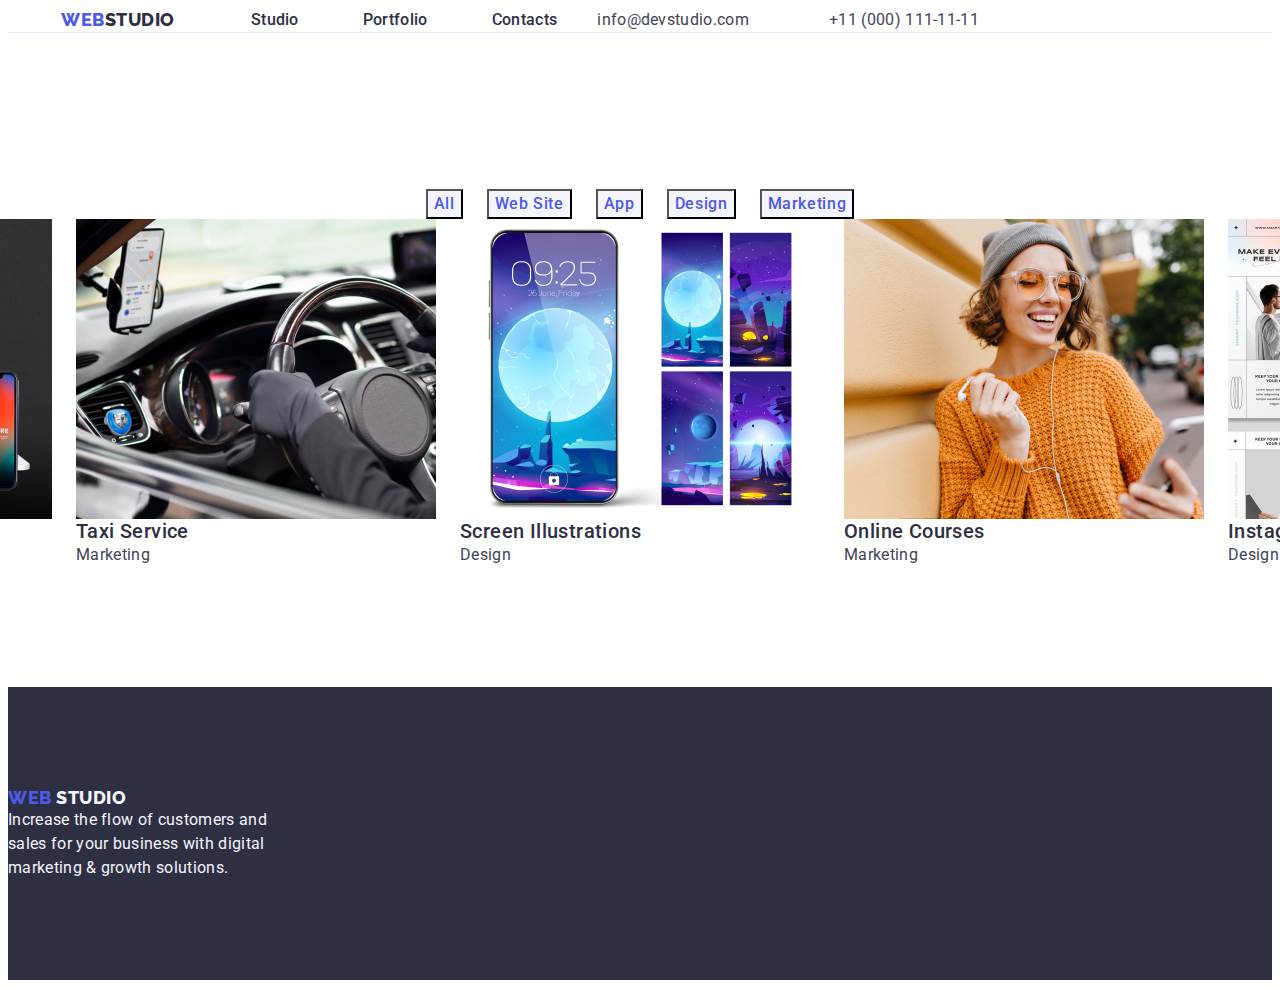
==== portfolio.html @ f8d87529 "main" ====
<!DOCTYPE html>
<html lang="en">
<!--Header--->

<head>
    <meta charset="UTF-8" />
    <meta name="viewport" content="width=device-width, initial-scale=1.0" />

    <link rel="preconnect" href="https://fonts.googleapis.com" />
    <link rel="preconnect" href="https://fonts.gstatic.com" crossorigin />
    <link
        href="https://fonts.googleapis.com/css2?family=Raleway:wght@800&family=Roboto:wght@400;500;700;900&display=swap"
        rel="stylesheet" />
    <title>Portfolio</title>
    <link rel="stylesheet" href="https://cdnjs.cloudflare.com/ajax/libs/modern-normalize/2.0.0/modern-normalize.min.css"
        integrity="sha512-4xo8blKMVCiXpTaLzQSLSw3KFOVPWhm/TRtuPVc4WG6kUgjH6J03IBuG7JZPkcWMxJ5huwaBpOpnwYElP/m6wg=="
        crossorigin="anonymous" referrerpolicy="no-referrer" />
    <link rel="stylesheet" href="./css/style.css" />
</head>

<body>
    <header class="header">
        <div class="header-div container">
            <nav class="web-studio">
                <!-- Top Line Logo  -->
                <a class="link nav-logo" href="./index.html">
                    WEB<span class="web-studio-nav">Studio</span></a>



                <ul class="list nav-list">
                    <li><a class="link nav-studio" href="./index.html">Studio</a></li>
                    <li><a class="link nav-studio" href="./portfolio.html">Portfolio</a></li>
                    <li><a class="link nav-studio" href="">Contacts</a></li>
                </ul>

            </nav>
            <!-- Top Line adressa info  -->
            <address class="address">
                <ul class="list address-lnfo-list">
                    <li><a class="link address-info" href="mailto:info@devstudio.com">info@devstudio.com</a></li>
                    <li><a class="link address-info" href="tel:+110001111111">+11 (000) 111-11-11</a></li>
                </ul>

            </address>
        </div>
    </header>

    <!--Main-->
    <main>

        <!-- Section Main-->
        <div class="container">
            <section class="main-section">
                <h1 class="list-filter-h1">Portfolio</h1>
                <ul class="list">

                    <li><button class="button-all" type="button">All</button></li>
                    <li><button class="button-all" type="button">Web Site</button></li>
                    <li><button class="button-all" type="button">App</button></li>
                    <li><button class="button-all" type="button">Design</button></li>
                    <li><button class="button-all" type="button">Marketing</button></li>

                </ul>

                <ul class="list">
                    <li>
                        <a href="" class="link">
                            <img src="./images/Portfolio/row1-card1.jpg" width="360" alt="AppInterface">
                            <h2 class="portfolio-h">
                                Banking App Interface Concept
                            </h2>
                            <p class="portfolio-p">
                                App
                            </p>
                        </a>
                    </li>

                    <li>
                        <a href="" class="link">
                            <img src="./images/Portfolio/row1-card2.jpg" width="360" alt="CahslessPayment">
                            <h2 class="portfolio-h">
                                Cashless Payment
                            </h2>
                            <p class="portfolio-p">
                                Marketing
                            </p>
                        </a>
                    </li>


                    <li>
                        <a href="" class="link">
                            <img src="./images/Portfolio/row1-card3.jpg" width="360" alt="Medition App">
                            <h2 class="portfolio-h">
                                Meditation App
                            </h2>
                            <p class="portfolio-p">
                                App
                            </p>
                        </a>
                    </li>


                    <li>
                        <a href="" class="link">
                            <img src="./images/Portfolio/row2-card1.jpg" width="360" alt="Texi Service">
                            <h2 class="portfolio-h">
                                Taxi Service
                            </h2>
                            <p class="portfolio-p">
                                Marketing
                            </p>
                        </a>
                    </li>


                    <li>
                        <a href="" class="link">
                            <img src="./images/Portfolio/row2-card2.jpg" width="360" alt="Screen Illustrations">
                            <h2 class="portfolio-h">
                                Screen Illustrations
                            </h2>
                            <p class="portfolio-p">
                                Design
                            </p>
                        </a>
                    </li>


                    <li>
                        <a href="" class="link">
                            <img src="./images/Portfolio/row2-card3.jpg" width="360" alt="Online Courses">
                            <h2 class="portfolio-h">
                                Online Courses
                            </h2>
                            <p class="portfolio-p">
                                Marketing
                            </p>
                        </a>
                    </li>


                    <li>
                        <a href="" class="link">
                            <img src="./images/Portfolio/row3-card1.jpg" width="360" alt="Instagram Stories Concept">
                            <h2 class="portfolio-h">
                                Instagram Stories Concept
                            </h2>
                            <p class="portfolio-p">
                                Design
                            </p>
                        </a>
                    </li>


                    <li>
                        <a href="" class="link">
                            <img src="./images/Portfolio/row3-card2.jpg" width="360" alt="Organic Food">
                            <h2 class="portfolio-h">
                                Organic Food
                            </h2>
                            <p class="portfolio-p">
                                Web Site
                            </p>
                        </a>
                    </li>


                    <li>
                        <a href="" class="link">
                            <img src="./images/Portfolio/row3-card3.jpg" width="360" alt="Fresh Coffee">
                            <h2 class="portfolio-h">
                                Fresh Coffee
                            </h2>
                            <p class="portfolio-p">
                                Web Site
                            </p>
                        </a>
                    </li>
                </ul>
        </div>
        </section>
    </main>

    <!--Footer-->
    <footer class="footer">
        <a class="link nav-logo" href="./index.html">
            WEB
            <span class="web-studio-nav color-logo-header">
                Studio
            </span></a>
        <p class="footer-poragrof">
            Increase the flow of customers and sales for your business with digital
            marketing & growth solutions.
        </p>
    </footer>

</body>

</html>
---- css/style.css ----
:root {
  --color-1: #4d5ae5;
  --color-2: #2e2f42;
  --color-3: #404bbf;
  --color-4: #ffffff;
  --color-5: #f4f4fd;
  --color-6: #434455;
  --color-7: #e7e9fc;
}

body {
  font-family: "Roboto", sans-serif;
  color: var(--color-6);
  background-color: var(--color-4);
}

img {
  display: block;
}
/* обнуление h, p, ul  */
h1,
h2,
h3,
p {
  margin: 0;
}
ul {
  margin: 0;
  padding-left: 0;
}

.container {
  /* стандартизация контента */
  width: 1158px;
  margin: 0 auto;
  padding-left: 15px;
  padding-right: 15px;
}

.visually-hidden {
  position: absolute;
  width: 1px;
  height: 1px;
  margin: -1px;
  border: 0;
  padding: 0;
  white-space: nowrap;
  clip-path: inset(100%);
  clip: rect(0 0 0 0);
  overflow: hidden;
}

/* header */
.web-studio {
  display: flex;
  align-items: center;
}

.nav-list {
  display: flex;
  gap: 40px;
}

/* Logo */
.nav-logo {
  font-family: "Raleway", sans-serif;
  font-weight: 800;
  font-size: 18px;
  line-height: 1.17;
  letter-spacing: 0.03em;
  text-transform: uppercase;
  color: var(--color-1);
  margin-right: 76px;
  display: inline-block;
  
}

.link {
  text-decoration: none;
}

.web-studio-nav {
  color: var(--color-2);
}

.list {
  list-style: none;
  display: flex;
  gap: 24px;
  justify-content: center;
}

.list-one {
  width: calc((100% - 3 * 24px) / 4);
}

.nav-studio {
  font-weight: 500;
  font-size: 16px;
  line-height: 1.5;
  letter-spacing: 0.02em;
  color: var(--color-2);
  padding-top: 24px;
  padding-bottom: 24px;
  margin-right: 40px;
}

.nav-studio:hover,
.nav-studio:focus {
  color: var(--color-3);
}

/* Top Line adressa info  */
.address {
  font-family: "Roboto";
  font-size: 16px;
  font-style: normal;
  font-weight: 400;
  letter-spacing: 0.32px;
}

.address-info {
  font-size: 16px;
  line-height: 1.5;
  letter-spacing: 0.02em;
  color: var(--color-6);
}

.address-lnfo-list {
  display: flex;
  gap: 40px;
}
.address-info {
  margin-right: 40px;
}

.address-info:hover,
.address-info:focus {
  color: var(--color-3);
}

/* Section 1  */
.filter {
  background-color: var(--color-2);
}

.list-filter-h1 {
  font-size: 56px;
  line-height: 1.07;
  text-align: center;
  letter-spacing: 0.02em;
  color: var(--color-4);
}

.button-all {
  font-family: "Roboto", sans-serif;
  font-weight: 500;
  font-size: 16px;
  line-height: 1.5;
  letter-spacing: 0.04em;
  color: var(--color-1);
  background-color: var(--color-5);
}

.button-all:hover,
.button-all:focus {
  color: var(--color-4);
  background-color: var(--color-3);
  cursor: pointer;
}

.list-row1 {
  list-style: none;
}

.portfolio-h {
  font-weight: 500;
  font-size: 20px;
  line-height: 1.2;
  letter-spacing: 0.02em;
  color: var(--color-2);
}

.portfolio-p {
  font-size: 16px;
  line-height: 1.5;
  letter-spacing: 0.02em;
  color: var(--color-6);
}

/*  Footer  */
.footer {
  background-color: var(--color-2);
  padding-top: 100px;
  padding-bottom: 100px;
}

.color-logo-header {
  color: var(--color-5);
}

.footer-poragrof {
  line-height: 1.5;
  color: var(--color-5);
  letter-spacing: 0.02em;
  max-width: 264px;
}

.section-one {
  background-color: var(--color-2);
  padding-top: 188px;
  padding-bottom: 188px;
}

.section-one-h {
  font-size: 56px;
  line-height: 1.07;
  text-align: center;
  letter-spacing: 0.02em;
  color: var(--color-4);
  max-width: 496px;
}

.button-section-one {
  background-color: var(--color-1);
  font-family: "Roboto", sans-serif;
  font-weight: 500;
  font-size: 16px;
  line-height: 1.5;
  letter-spacing: 0.04em;
  color: var(--color-4);
  cursor: pointer;
  display: block;
  min-width: 169px;
  height: 56px;
  border: none;
  background-color: #4d5ae5;
  border-radius: 4px;
  cursor: pointer;
}

.button-section-one:hover,
.button-section-one:focus {
  background-color: var(--color-3);
}

.section-two {
  font-weight: 500;
  font-size: 20px;
  line-height: 1.2;
  letter-spacing: 0.02em;
  color: var(--color-2);
  margin-bottom: 8px;
  text-align: center;
}
.section-blok-two {
  padding-top: 120px;
  padding-bottom: 120px;
  display: flex;
  margin-right: 24px;
}

.list-section-two-p {
  font-size: 16px;
  line-height: 1.5;
  letter-spacing: 0.02em;
  color: var(--color-6);
  text-align: center;
}

.section-three-h {
  font-size: 36px;
  line-height: 1.11;
  text-align: center;
  letter-spacing: 0.02em;
  text-transform: capitalize;
  color: var(--color-2);
  margin-bottom: 72px;
}
.name-proffesion-one {
  padding-top: 32px;
  padding-bottom: 32px;
}

.section-blok-three {
  padding-bottom: 120px;
}

.section-four {
  background-color: var(--color-5);
  padding-top: 120px;
  padding-bottom: 120px;
}
.section-list-three {
  width: calc((100% - 3 * 16px) / 3);
}

.section-four-h {
  font-size: 36px;
  line-height: 1.11;
  text-align: center;
  letter-spacing: 0.02em;
  text-transform: capitalize;
  color: var(--color-2);
  margin-bottom: 72px;
}

.list-section-four {
  background-color: var(--color-4);
  width: calc((100% - 3 * 24px) / 4);
  border-radius: 0px 0px 4px 4px;
}

.header {
  border-bottom: 1px solid #e7e9fc; /* нижний край header */
}
.header-div {
  display: flex;
}


.main-section {
  padding-top: 96px;
  padding-bottom: 120px; 
}
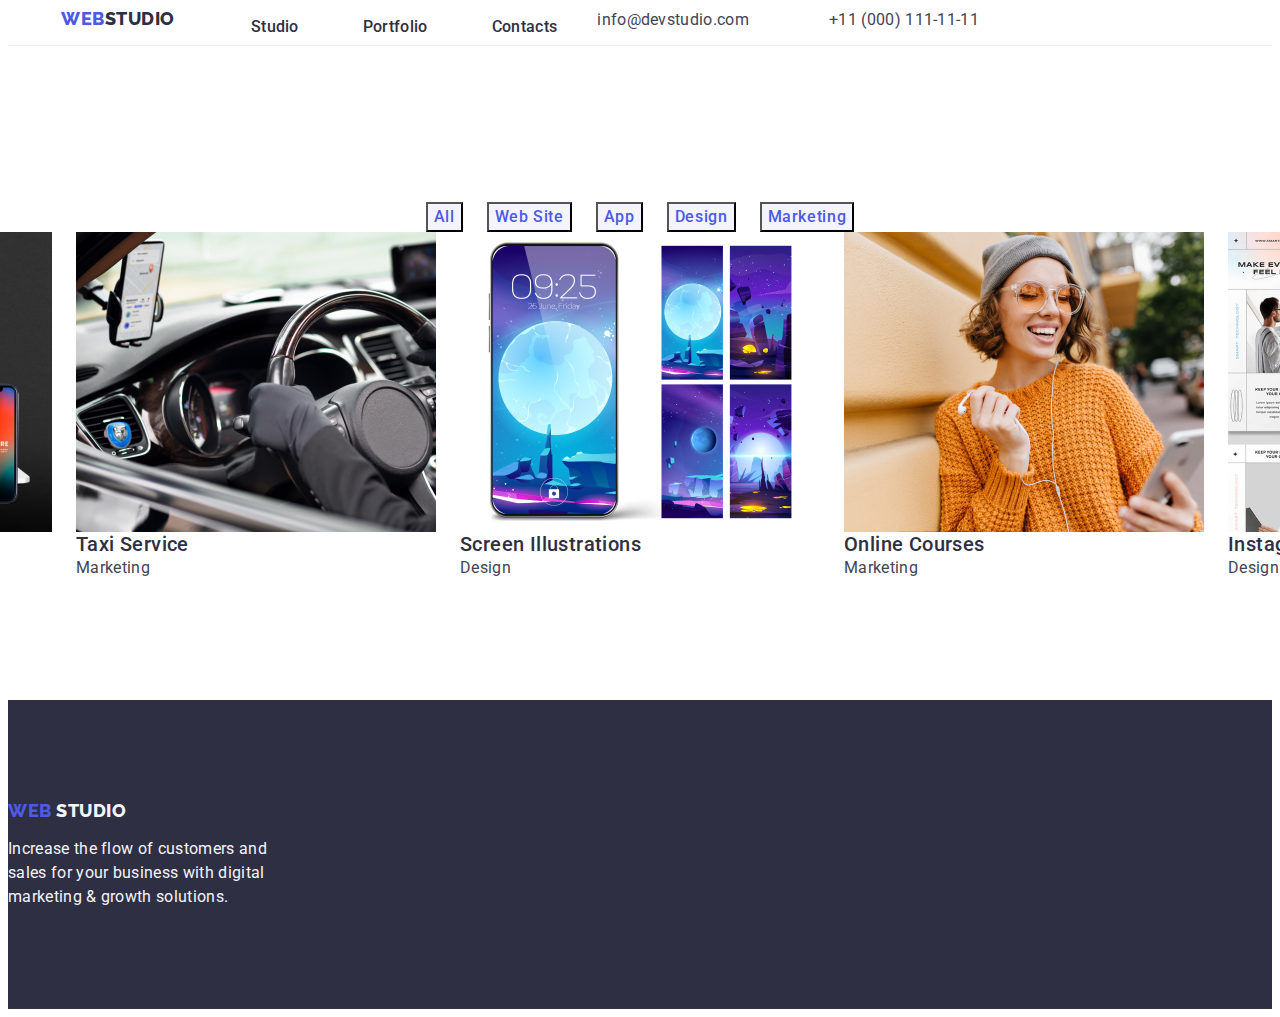
==== commit 9a828b77: "m" ====
--- a/portfolio.html
+++ b/portfolio.html
@@ -1,6 +1,6 @@
 <!DOCTYPE html>
 <html lang="en">
-<!--Header--->
+
 
 <head>
     <meta charset="UTF-8" />
@@ -50,8 +50,9 @@
     <main>
 
         <!-- Section Main-->
-        <div class="container">
-            <section class="main-section">
+
+        <section class="main-section">
+            <div class="container">
                 <h1 class="list-filter-h1">Portfolio</h1>
                 <ul class="list">
 
@@ -179,7 +180,7 @@
                         </a>
                     </li>
                 </ul>
-        </div>
+            </div>
         </section>
     </main>
 
--- a/css/style.css
+++ b/css/style.css
@@ -72,7 +72,7 @@
   color: var(--color-1);
   margin-right: 76px;
   display: inline-block;
-  
+  margin-bottom: 16px;
 }
 
 .link {
@@ -318,9 +318,7 @@
   display: flex;
 }
 
-
 .main-section {
   padding-top: 96px;
-  padding-bottom: 120px; 
-}
-
+  padding-bottom: 120px;
+}
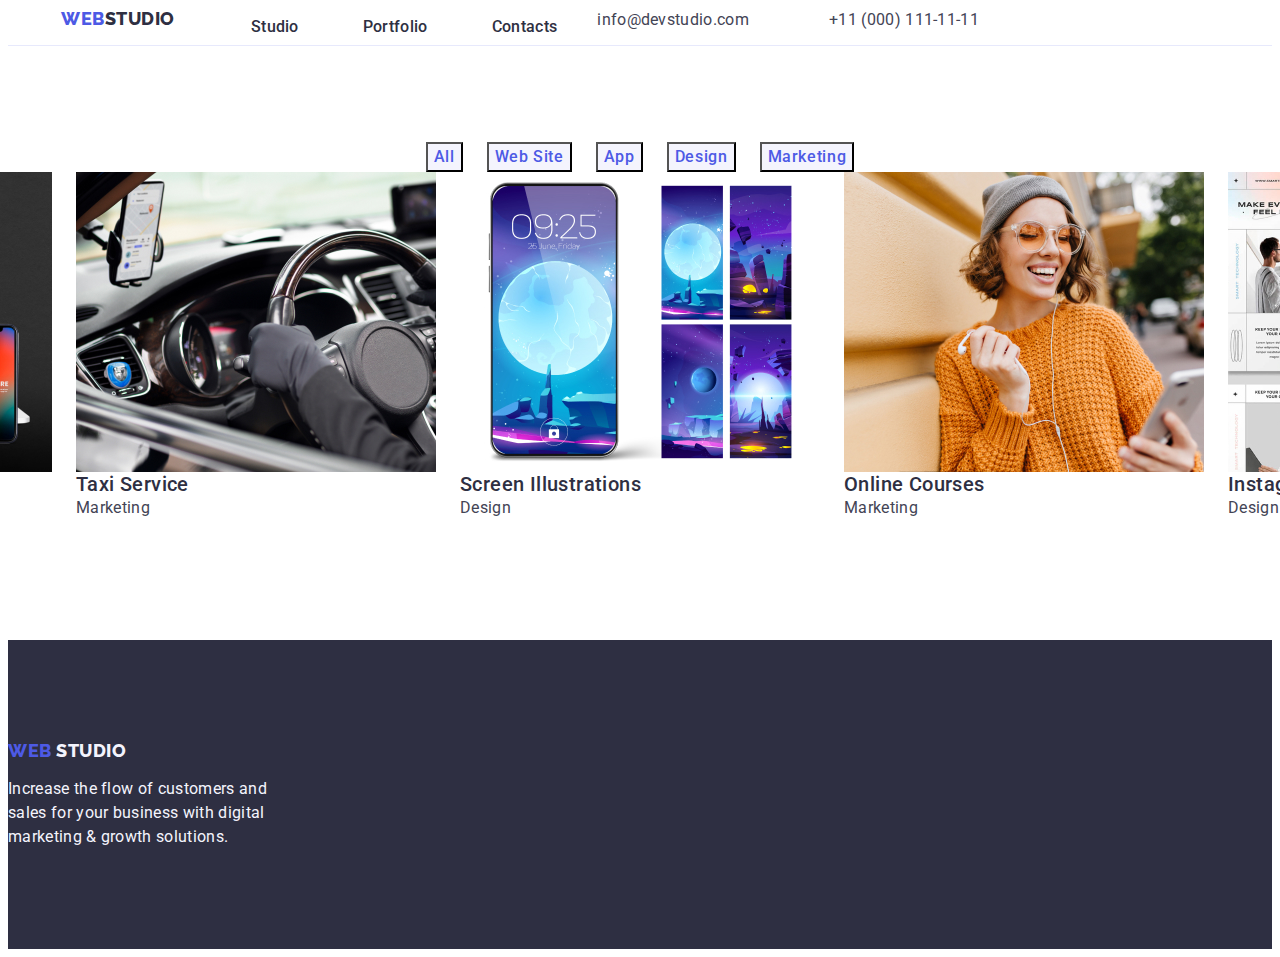
==== commit 652b48a7: "visually-hidden" ====
--- a/portfolio.html
+++ b/portfolio.html
@@ -53,7 +53,7 @@
 
         <section class="main-section">
             <div class="container">
-                <h1 class="list-filter-h1">Portfolio</h1>
+                <h1 class="list-filter-h1 visually-hidden">Portfolio</h1>
                 <ul class="list">
 
                     <li><button class="button-all" type="button">All</button></li>
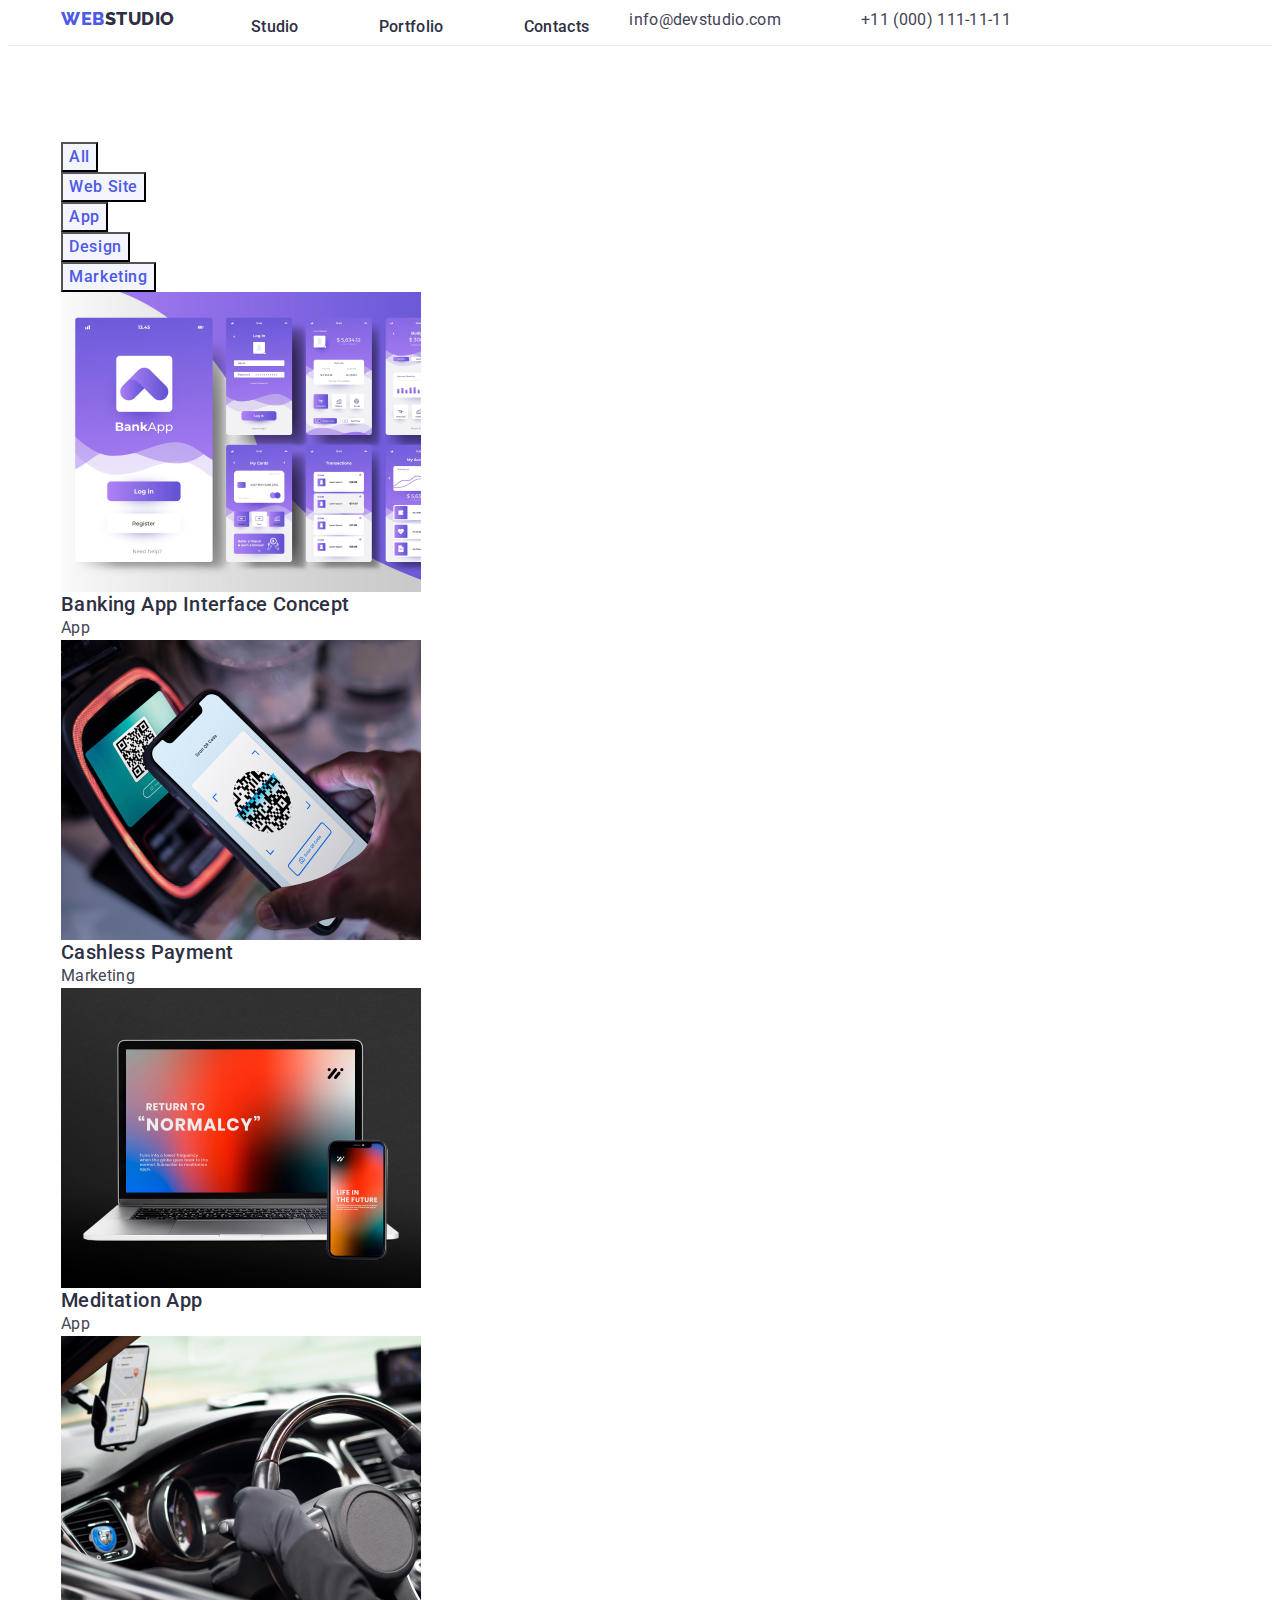
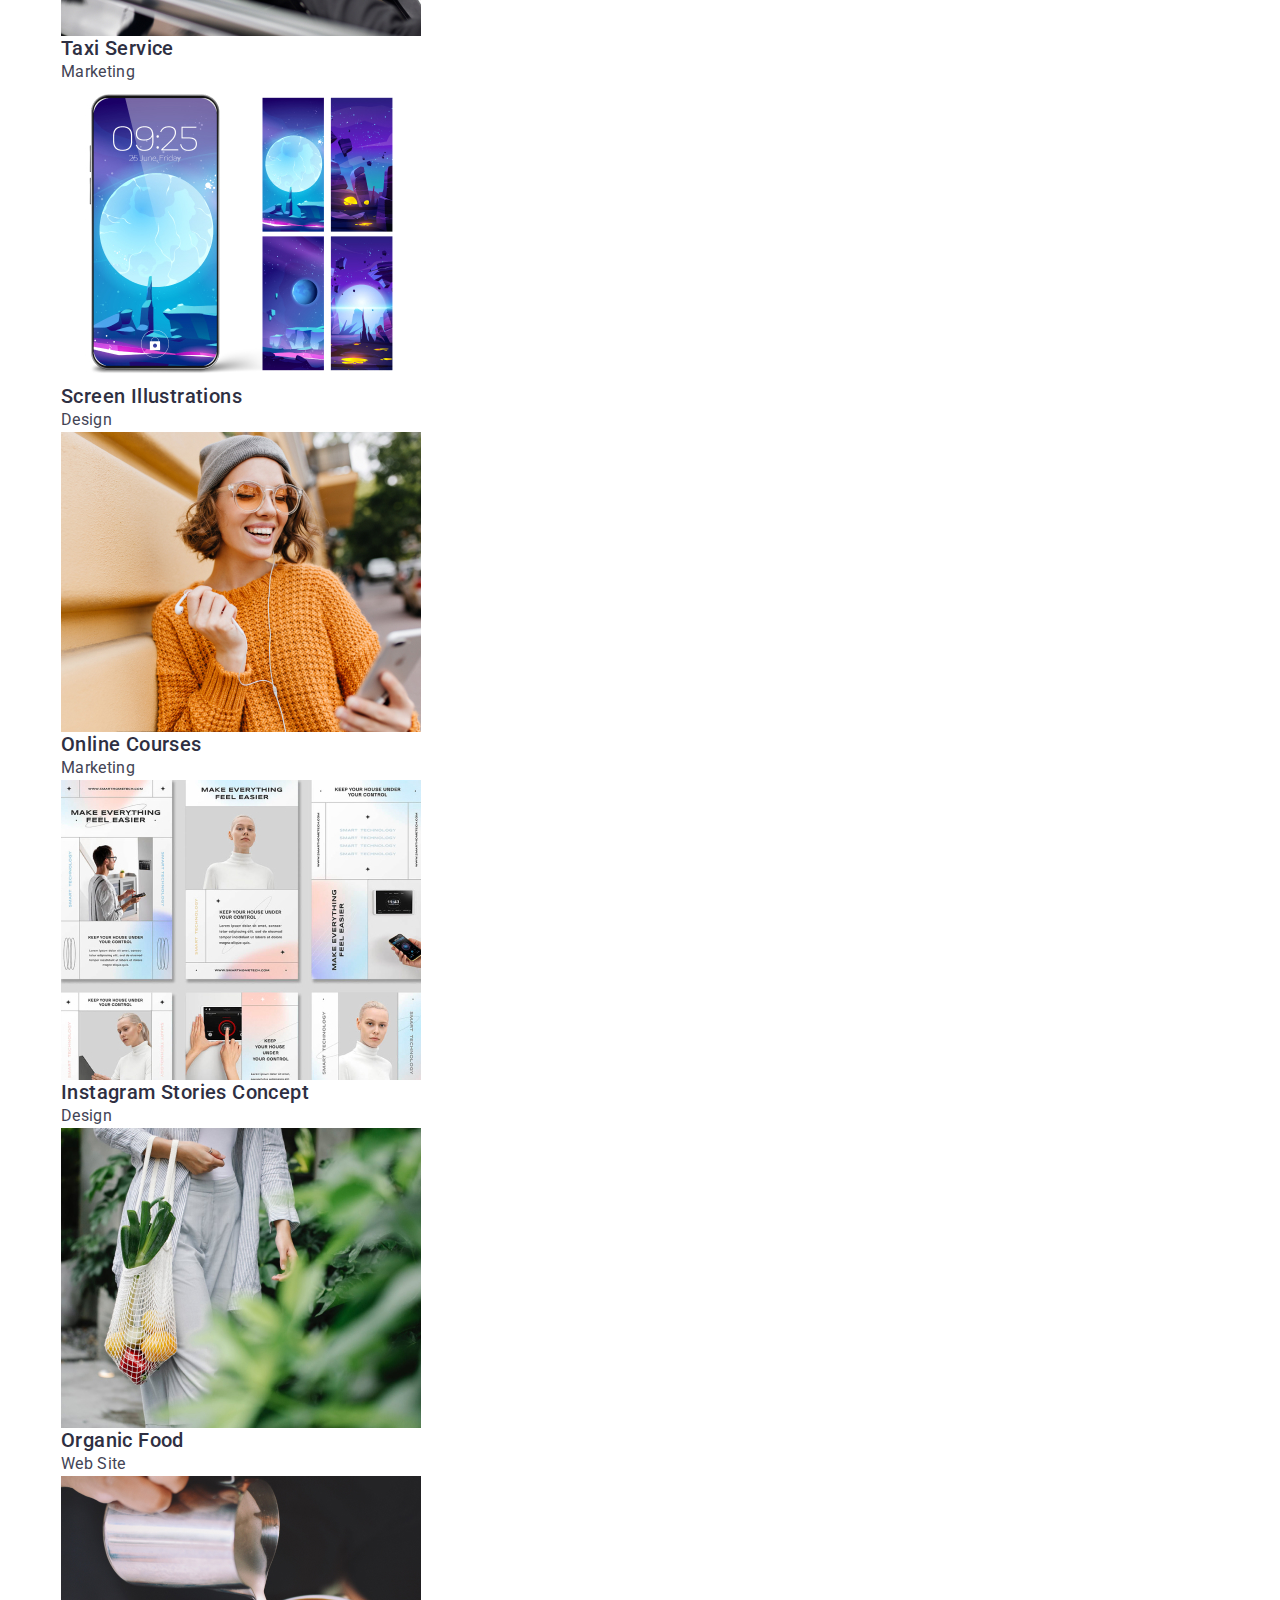
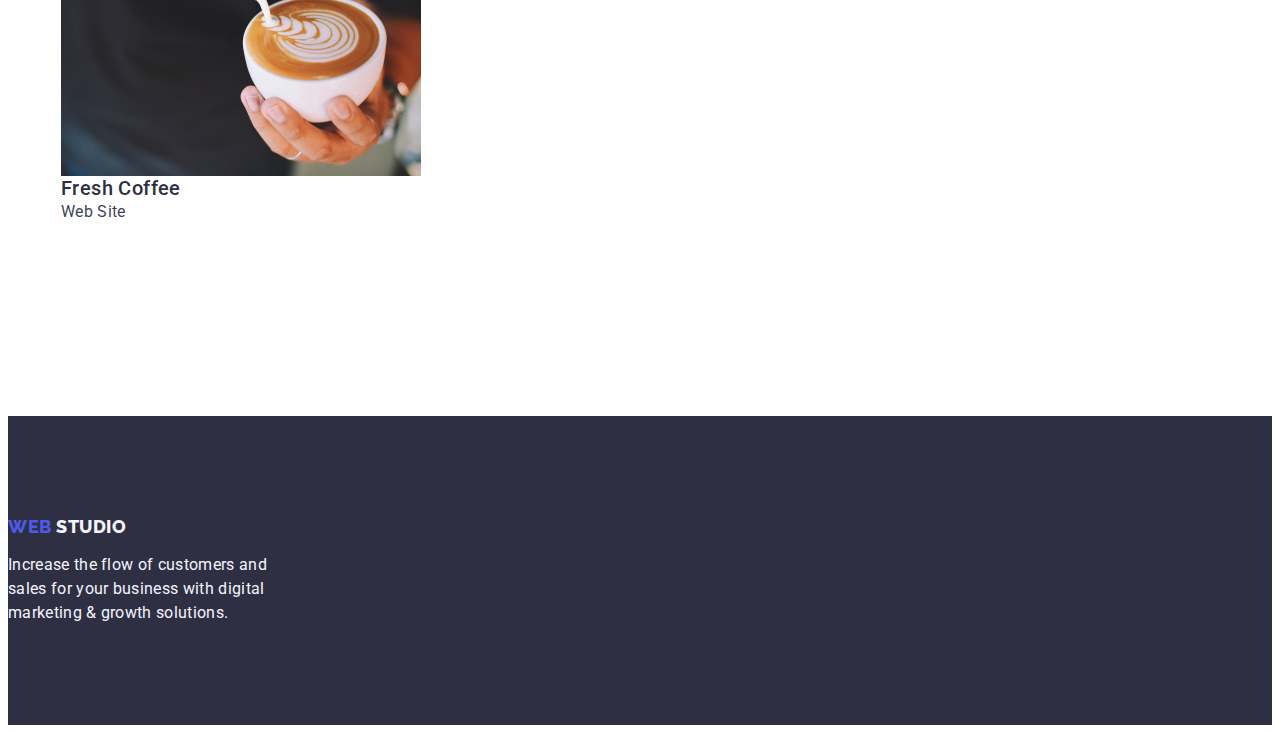
==== commit 75b58a1f: "list" ====
--- a/portfolio.html
+++ b/portfolio.html
@@ -64,7 +64,7 @@
 
                 </ul>
 
-                <ul class="list">
+                <ul class="list list-main">
                     <li>
                         <a href="" class="link">
                             <img src="./images/Portfolio/row1-card1.jpg" width="360" alt="AppInterface">
--- a/css/style.css
+++ b/css/style.css
@@ -85,10 +85,18 @@
 
 .list {
   list-style: none;
-  display: flex;
+  /*  display: flex;
   gap: 24px;
-  justify-content: center;
-}
+  justify-content: center;    */
+  
+  
+}
+.list-main {
+  margin-bottom: 72px;
+
+}
+
+
 
 .list-one {
   width: calc((100% - 3 * 24px) / 4);
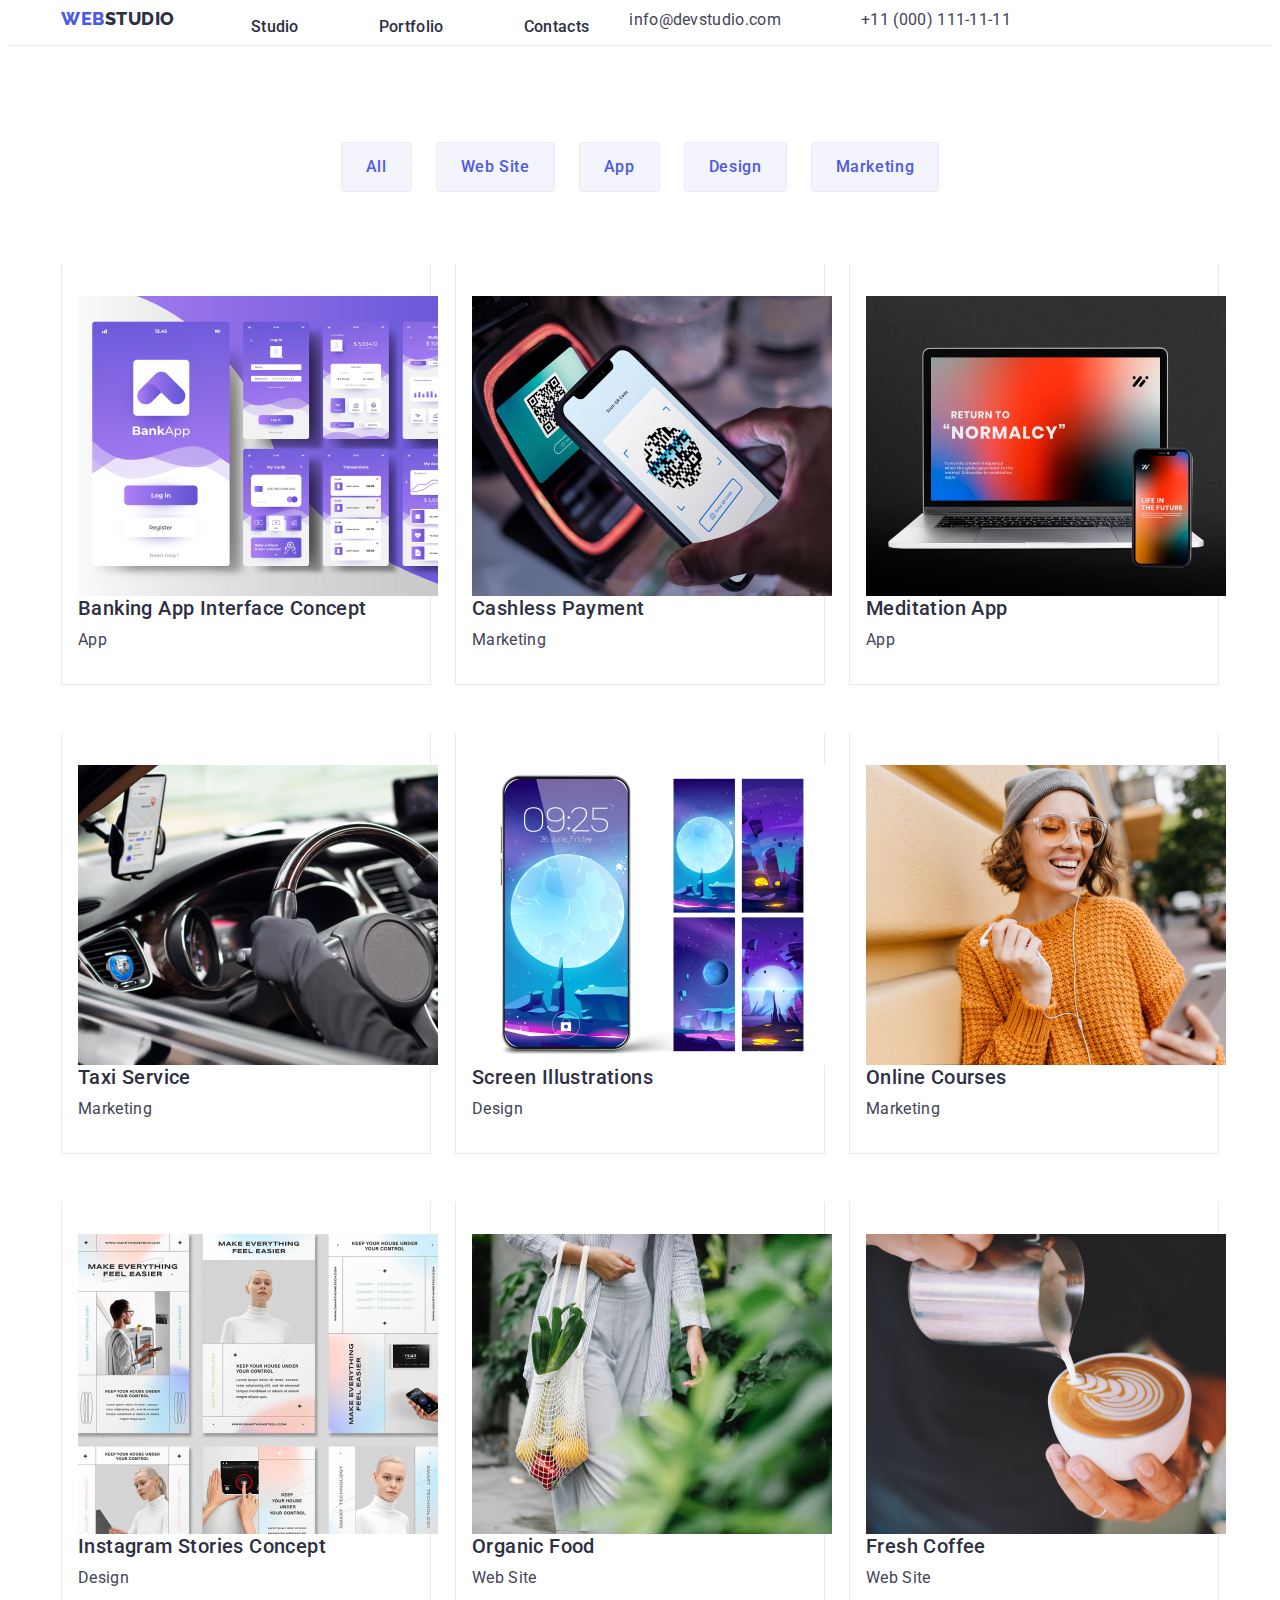
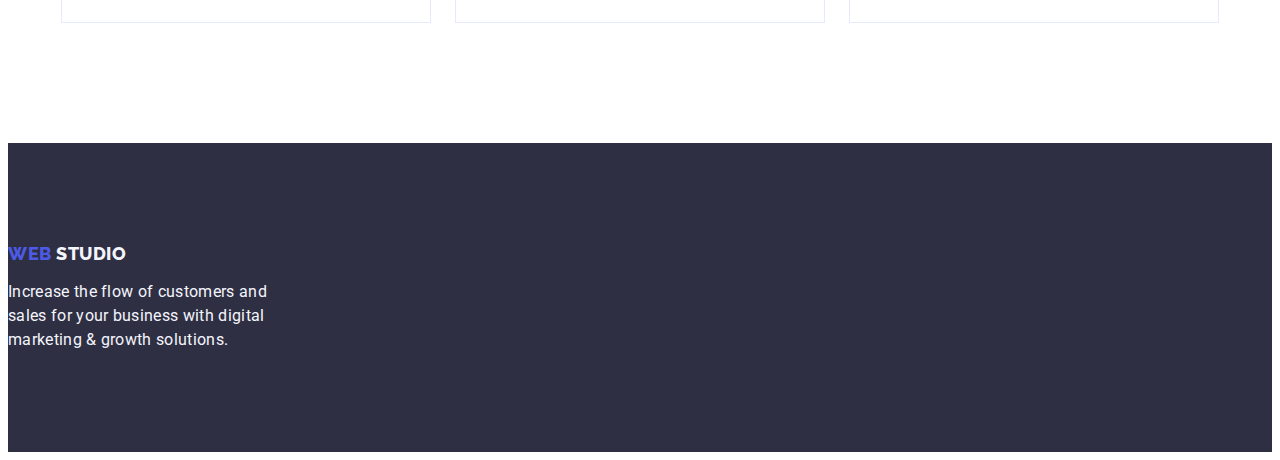
==== commit 45424415: "main" ====
--- a/portfolio.html
+++ b/portfolio.html
@@ -54,7 +54,7 @@
         <section class="main-section">
             <div class="container">
                 <h1 class="list-filter-h1 visually-hidden">Portfolio</h1>
-                <ul class="list">
+                <ul class="list list-main">
 
                     <li><button class="button-all" type="button">All</button></li>
                     <li><button class="button-all" type="button">Web Site</button></li>
@@ -64,99 +64,114 @@
 
                 </ul>
 
-                <ul class="list list-main">
-                    <li>
-                        <a href="" class="link">
-                            <img src="./images/Portfolio/row1-card1.jpg" width="360" alt="AppInterface">
-                            <h2 class="portfolio-h">
-                                Banking App Interface Concept
+                <ul class="list list-main-filter">
+                    <li class="list-filter-portfolio">
+                        <a href="" class="link">
+                            <div class="div-list-portfolio">
+                                <img src="./images/Portfolio/row1-card1.jpg" width="360" alt="AppInterface">
+                                <h2 class="portfolio-h">
+                                    Banking App Interface Concept
+                                </h2>
+                                <p class="portfolio-p">
+                                    App
+                                </p>
+                            </div>
+                        </a>
+                    </li>
+
+                    <li class="list-filter-portfolio">
+                        <a href="" class="link">
+                            <div class="div-list-portfolio">
+                            <img src="./images/Portfolio/row1-card2.jpg" width="360" alt="CahslessPayment">
+                            <h2 class="portfolio-h">
+                                Cashless Payment
+                            </h2>
+                            <p class="portfolio-p">
+                                Marketing
+                            </p>
+                            </div>
+                        </a>
+                    </li>
+
+
+                    <li class="list-filter-portfolio">
+                        <a href="" class="link">
+                            <div class="div-list-portfolio">
+                            <img src="./images/Portfolio/row1-card3.jpg" width="360" alt="Medition App">
+                            <h2 class="portfolio-h">
+                                Meditation App
                             </h2>
                             <p class="portfolio-p">
                                 App
                             </p>
-                        </a>
-                    </li>
-
-                    <li>
-                        <a href="" class="link">
-                            <img src="./images/Portfolio/row1-card2.jpg" width="360" alt="CahslessPayment">
-                            <h2 class="portfolio-h">
-                                Cashless Payment
+                            </div>
+                        </a>
+                    </li>
+
+
+                    <li class="list-filter-portfolio">
+                        <a href="" class="link">
+                            <div class="div-list-portfolio">
+                            <img src="./images/Portfolio/row2-card1.jpg" width="360" alt="Texi Service">
+                            <h2 class="portfolio-h">
+                                Taxi Service
                             </h2>
                             <p class="portfolio-p">
                                 Marketing
                             </p>
-                        </a>
-                    </li>
-
-
-                    <li>
-                        <a href="" class="link">
-                            <img src="./images/Portfolio/row1-card3.jpg" width="360" alt="Medition App">
-                            <h2 class="portfolio-h">
-                                Meditation App
-                            </h2>
-                            <p class="portfolio-p">
-                                App
-                            </p>
-                        </a>
-                    </li>
-
-
-                    <li>
-                        <a href="" class="link">
-                            <img src="./images/Portfolio/row2-card1.jpg" width="360" alt="Texi Service">
-                            <h2 class="portfolio-h">
-                                Taxi Service
+                            </div>
+                        </a>
+                    </li>
+
+
+                    <li class="list-filter-portfolio">
+                        <a href="" class="link">
+                            <div class="div-list-portfolio">
+                            <img src="./images/Portfolio/row2-card2.jpg" width="360" alt="Screen Illustrations">
+                            <h2 class="portfolio-h">
+                                Screen Illustrations
+                            </h2>
+                            <p class="portfolio-p">
+                                Design
+                            </p>
+                            </div>
+                        </a>
+                    </li>
+
+
+                    <li class="list-filter-portfolio">
+                        <a href="" class="link">
+                            <div class="div-list-portfolio">
+                            <img src="./images/Portfolio/row2-card3.jpg" width="360" alt="Online Courses">
+                            <h2 class="portfolio-h">
+                                Online Courses
                             </h2>
                             <p class="portfolio-p">
                                 Marketing
                             </p>
-                        </a>
-                    </li>
-
-
-                    <li>
-                        <a href="" class="link">
-                            <img src="./images/Portfolio/row2-card2.jpg" width="360" alt="Screen Illustrations">
-                            <h2 class="portfolio-h">
-                                Screen Illustrations
+                            </div>
+                        </a>
+                    </li>
+
+
+                    <li class="list-filter-portfolio">
+                        <a href="" class="link">
+                            <div class="div-list-portfolio">
+                            <img src="./images/Portfolio/row3-card1.jpg" width="360" alt="Instagram Stories Concept">
+                            <h2 class="portfolio-h">
+                                Instagram Stories Concept
                             </h2>
                             <p class="portfolio-p">
                                 Design
                             </p>
-                        </a>
-                    </li>
-
-
-                    <li>
-                        <a href="" class="link">
-                            <img src="./images/Portfolio/row2-card3.jpg" width="360" alt="Online Courses">
-                            <h2 class="portfolio-h">
-                                Online Courses
-                            </h2>
-                            <p class="portfolio-p">
-                                Marketing
-                            </p>
-                        </a>
-                    </li>
-
-
-                    <li>
-                        <a href="" class="link">
-                            <img src="./images/Portfolio/row3-card1.jpg" width="360" alt="Instagram Stories Concept">
-                            <h2 class="portfolio-h">
-                                Instagram Stories Concept
-                            </h2>
-                            <p class="portfolio-p">
-                                Design
-                            </p>
-                        </a>
-                    </li>
-
-
-                    <li>
-                        <a href="" class="link">
+                            </div>
+                        </a>
+                    </li>
+
+
+                    <li class="list-filter-portfolio">
+                        <a href="" class="link">
+                            <div class="div-list-portfolio">
                             <img src="./images/Portfolio/row3-card2.jpg" width="360" alt="Organic Food">
                             <h2 class="portfolio-h">
                                 Organic Food
@@ -164,12 +179,14 @@
                             <p class="portfolio-p">
                                 Web Site
                             </p>
-                        </a>
-                    </li>
-
-
-                    <li>
-                        <a href="" class="link">
+                            </div>
+                        </a>
+                    </li>
+
+
+                    <li class="list-filter-portfolio">
+                        <a href="" class="link">
+                            <div class="div-list-portfolio">
                             <img src="./images/Portfolio/row3-card3.jpg" width="360" alt="Fresh Coffee">
                             <h2 class="portfolio-h">
                                 Fresh Coffee
@@ -177,6 +194,7 @@
                             <p class="portfolio-p">
                                 Web Site
                             </p>
+                            </div>
                         </a>
                     </li>
                 </ul>
--- a/css/style.css
+++ b/css/style.css
@@ -6,6 +6,7 @@
   --color-5: #f4f4fd;
   --color-6: #434455;
   --color-7: #e7e9fc;
+  
 }
 
 body {
@@ -88,15 +89,14 @@
   /*  display: flex;
   gap: 24px;
   justify-content: center;    */
-  
-  
 }
 .list-main {
+  display: flex;
+  justify-content: center;
   margin-bottom: 72px;
-
-}
-
-
+  gap: 24px; 
+
+}
 
 .list-one {
   width: calc((100% - 3 * 24px) / 4);
@@ -168,6 +168,11 @@
   letter-spacing: 0.04em;
   color: var(--color-1);
   background-color: var(--color-5);
+  padding: 12px 24px;
+  border: 1px solid var(--color-7);
+  border-radius: 4px; 
+  
+
 }
 
 .button-all:hover,
@@ -175,19 +180,42 @@
   color: var(--color-4);
   background-color: var(--color-3);
   cursor: pointer;
+  border: 1px solid transparent;
 }
 
 .list-row1 {
   list-style: none;
 }
 
+.list-main-filter {
+  display: flex;
+  flex-wrap: wrap;
+  column-gap: 24px;
+  row-gap: 48px;
+
+}
+
 .portfolio-h {
   font-weight: 500;
   font-size: 20px;
   line-height: 1.2;
   letter-spacing: 0.02em;
   color: var(--color-2);
-}
+  margin-bottom: 8px;
+}
+
+
+.list-filter-portfolio {
+  width: calc((100% - 48px) / 3);
+
+}
+.div-list-portfolio {
+  padding: 32px 16px;
+  border: 1px solid var(--color-7);
+  border-top: none;
+
+}
+
 
 .portfolio-p {
   font-size: 16px;
@@ -261,6 +289,11 @@
   margin-bottom: 8px;
   text-align: center;
 }
+
+.list-section-two {
+  display: flex;
+  gap: 24px;
+}
 .section-blok-two {
   padding-top: 120px;
   padding-bottom: 120px;
@@ -290,6 +323,10 @@
   padding-bottom: 32px;
 }
 
+.list-section-three {
+  display: flex;
+  gap: 24px;
+}
 .section-blok-three {
   padding-bottom: 120px;
 }
@@ -313,6 +350,10 @@
   margin-bottom: 72px;
 }
 
+.list-section-four-tram {
+  display: flex;
+  gap: 24px;
+}
 .list-section-four {
   background-color: var(--color-4);
   width: calc((100% - 3 * 24px) / 4);
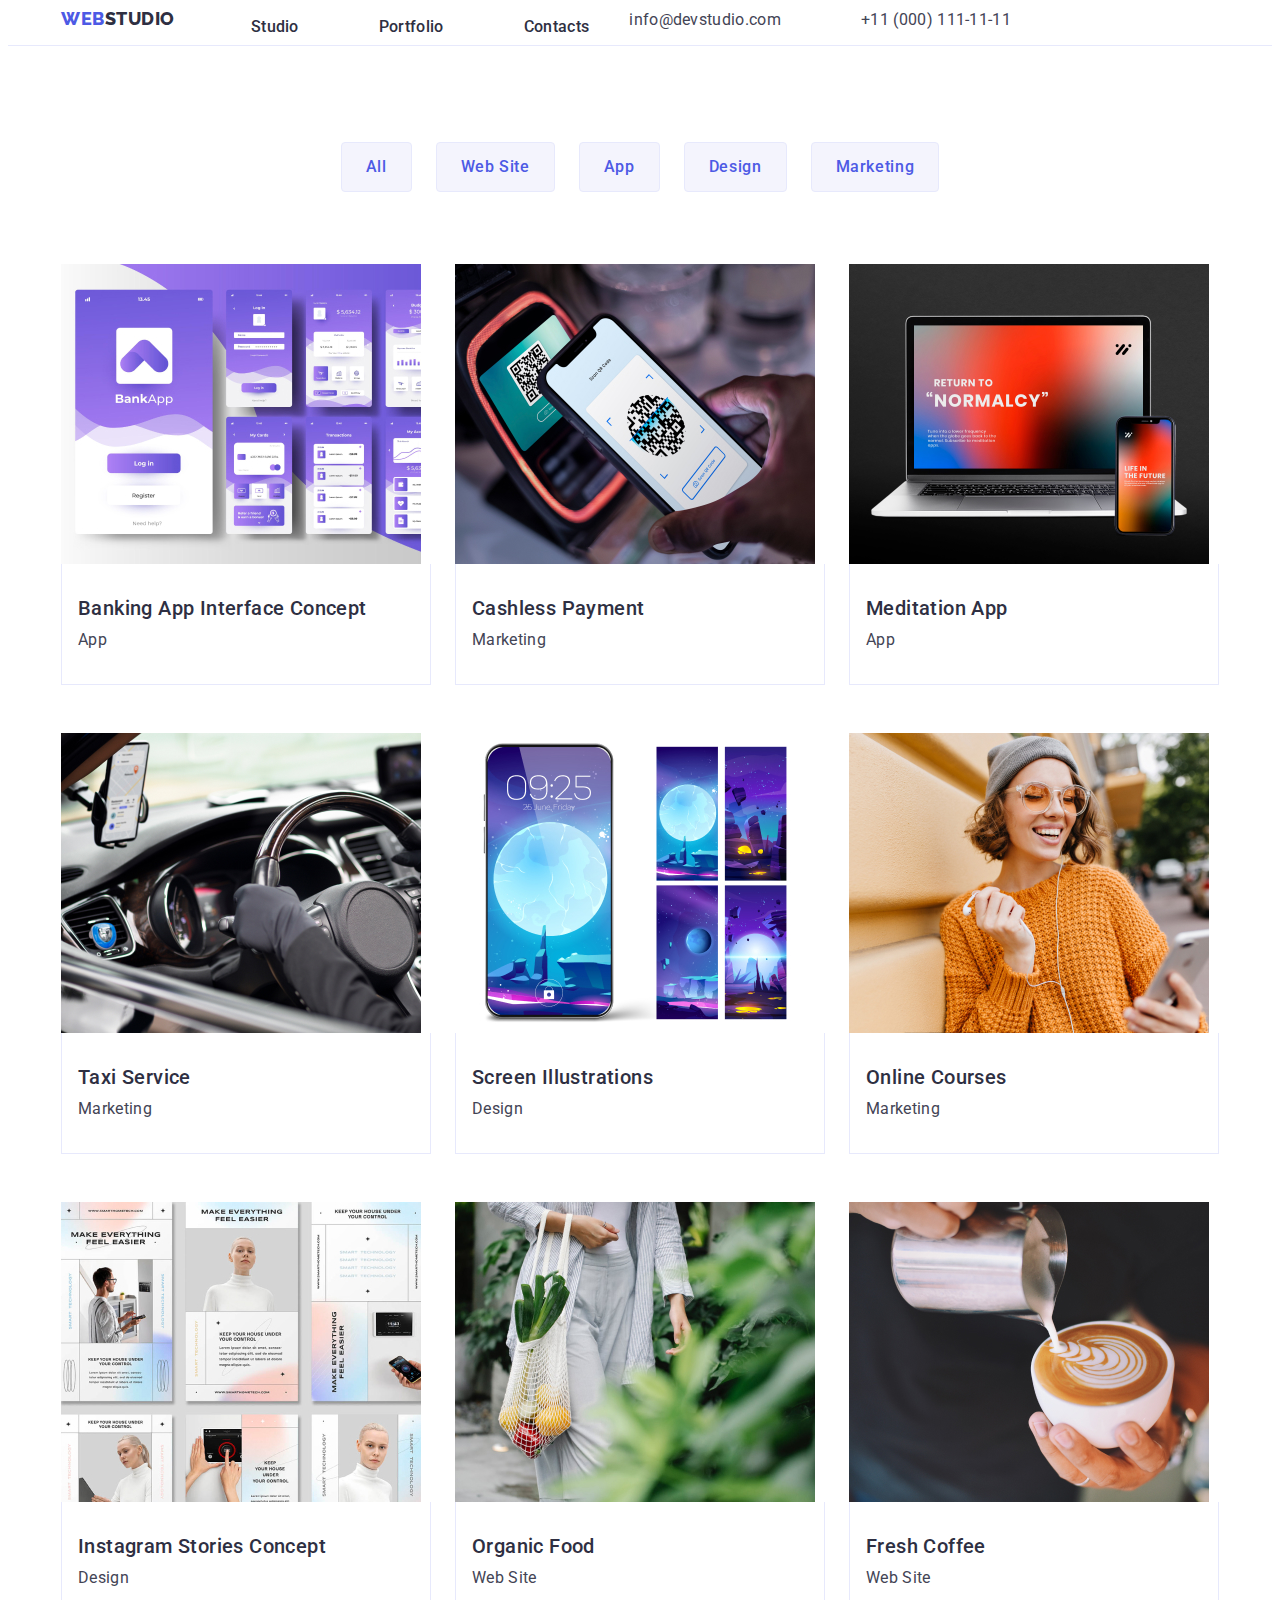
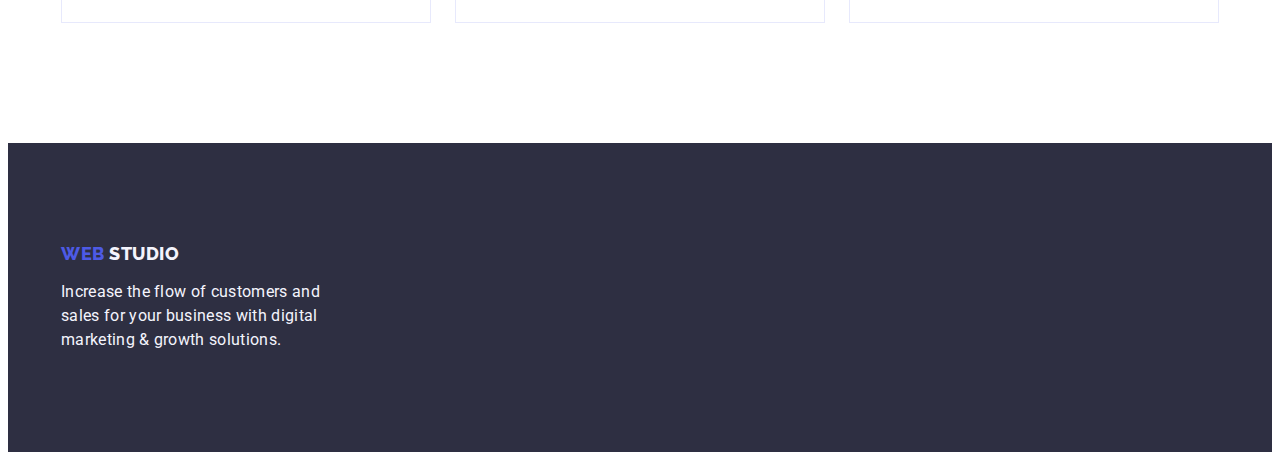
==== commit 81242c81: "m" ====
--- a/portfolio.html
+++ b/portfolio.html
@@ -20,9 +20,9 @@
 
 <body>
     <header class="header">
-        <div class="header-div container">
+        <div class="container header-div">
             <nav class="web-studio">
-                <!-- Top Line Logo  -->
+               
                 <a class="link nav-logo" href="./index.html">
                     WEB<span class="web-studio-nav">Studio</span></a>
 
@@ -67,8 +67,9 @@
                 <ul class="list list-main-filter">
                     <li class="list-filter-portfolio">
                         <a href="" class="link">
-                            <div class="div-list-portfolio">
-                                <img src="./images/Portfolio/row1-card1.jpg" width="360" alt="AppInterface">
+
+                            <img src="./images/Portfolio/row1-card1.jpg" width="360" alt="AppInterface">
+                            <div class="div-list-portfolio">
                                 <h2 class="portfolio-h">
                                     Banking App Interface Concept
                                 </h2>
@@ -81,119 +82,126 @@
 
                     <li class="list-filter-portfolio">
                         <a href="" class="link">
-                            <div class="div-list-portfolio">
+
                             <img src="./images/Portfolio/row1-card2.jpg" width="360" alt="CahslessPayment">
-                            <h2 class="portfolio-h">
-                                Cashless Payment
-                            </h2>
-                            <p class="portfolio-p">
-                                Marketing
-                            </p>
-                            </div>
-                        </a>
-                    </li>
-
-
-                    <li class="list-filter-portfolio">
-                        <a href="" class="link">
-                            <div class="div-list-portfolio">
+                            <div class="div-list-portfolio">
+                                <h2 class="portfolio-h">
+                                    Cashless Payment
+                                </h2>
+                                <p class="portfolio-p">
+                                    Marketing
+                                </p>
+                            </div>
+                        </a>
+                    </li>
+
+
+                    <li class="list-filter-portfolio">
+                        <a href="" class="link">
+
                             <img src="./images/Portfolio/row1-card3.jpg" width="360" alt="Medition App">
-                            <h2 class="portfolio-h">
-                                Meditation App
-                            </h2>
-                            <p class="portfolio-p">
-                                App
-                            </p>
-                            </div>
-                        </a>
-                    </li>
-
-
-                    <li class="list-filter-portfolio">
-                        <a href="" class="link">
-                            <div class="div-list-portfolio">
+                            <div class="div-list-portfolio">
+                                <h2 class="portfolio-h">
+                                    Meditation App
+                                </h2>
+                                <p class="portfolio-p">
+                                    App
+                                </p>
+                            </div>
+                        </a>
+                    </li>
+
+
+                    <li class="list-filter-portfolio">
+                        <a href="" class="link">
+
                             <img src="./images/Portfolio/row2-card1.jpg" width="360" alt="Texi Service">
-                            <h2 class="portfolio-h">
-                                Taxi Service
-                            </h2>
-                            <p class="portfolio-p">
-                                Marketing
-                            </p>
-                            </div>
-                        </a>
-                    </li>
-
-
-                    <li class="list-filter-portfolio">
-                        <a href="" class="link">
-                            <div class="div-list-portfolio">
+                            <div class="div-list-portfolio">
+                                <h2 class="portfolio-h">
+                                    Taxi Service
+                                </h2>
+                                <p class="portfolio-p">
+                                    Marketing
+                                </p>
+                            </div>
+                        </a>
+                    </li>
+
+
+                    <li class="list-filter-portfolio">
+                        <a href="" class="link">
+
                             <img src="./images/Portfolio/row2-card2.jpg" width="360" alt="Screen Illustrations">
-                            <h2 class="portfolio-h">
-                                Screen Illustrations
-                            </h2>
-                            <p class="portfolio-p">
-                                Design
-                            </p>
-                            </div>
-                        </a>
-                    </li>
-
-
-                    <li class="list-filter-portfolio">
-                        <a href="" class="link">
-                            <div class="div-list-portfolio">
+
+                            <div class="div-list-portfolio">
+                                <h2 class="portfolio-h">
+                                    Screen Illustrations
+                                </h2>
+                                <p class="portfolio-p">
+                                    Design
+                                </p>
+                            </div>
+                        </a>
+                    </li>
+
+
+                    <li class="list-filter-portfolio">
+                        <a href="" class="link">
+
                             <img src="./images/Portfolio/row2-card3.jpg" width="360" alt="Online Courses">
-                            <h2 class="portfolio-h">
-                                Online Courses
-                            </h2>
-                            <p class="portfolio-p">
-                                Marketing
-                            </p>
-                            </div>
-                        </a>
-                    </li>
-
-
-                    <li class="list-filter-portfolio">
-                        <a href="" class="link">
-                            <div class="div-list-portfolio">
+                            <div class="div-list-portfolio">
+                                <h2 class="portfolio-h">
+                                    Online Courses
+                                </h2>
+                                <p class="portfolio-p">
+                                    Marketing
+                                </p>
+                            </div>
+                        </a>
+                    </li>
+
+
+                    <li class="list-filter-portfolio">
+                        <a href="" class="link">
+
                             <img src="./images/Portfolio/row3-card1.jpg" width="360" alt="Instagram Stories Concept">
-                            <h2 class="portfolio-h">
-                                Instagram Stories Concept
-                            </h2>
-                            <p class="portfolio-p">
-                                Design
-                            </p>
-                            </div>
-                        </a>
-                    </li>
-
-
-                    <li class="list-filter-portfolio">
-                        <a href="" class="link">
-                            <div class="div-list-portfolio">
+                            <div class="div-list-portfolio">
+                                <h2 class="portfolio-h">
+                                    Instagram Stories Concept
+                                </h2>
+                                <p class="portfolio-p">
+                                    Design
+                                </p>
+                            </div>
+                        </a>
+                    </li>
+
+
+                    <li class="list-filter-portfolio">
+                        <a href="" class="link">
                             <img src="./images/Portfolio/row3-card2.jpg" width="360" alt="Organic Food">
-                            <h2 class="portfolio-h">
-                                Organic Food
-                            </h2>
-                            <p class="portfolio-p">
-                                Web Site
-                            </p>
-                            </div>
-                        </a>
-                    </li>
-
-
-                    <li class="list-filter-portfolio">
-                        <a href="" class="link">
-                            <div class="div-list-portfolio">
+                            <div class="div-list-portfolio">
+                                <h2 class="portfolio-h">
+                                    Organic Food
+                                </h2>
+                                <p class="portfolio-p">
+                                    Web Site
+                                </p>
+                            </div>
+                        </a>
+                    </li>
+
+
+                    <li class="list-filter-portfolio">
+                        <a href="" class="link">
                             <img src="./images/Portfolio/row3-card3.jpg" width="360" alt="Fresh Coffee">
-                            <h2 class="portfolio-h">
-                                Fresh Coffee
-                            </h2>
-                            <p class="portfolio-p">
-                                Web Site
-                            </p>
+                            <div class="div-list-portfolio">
+                                <h2 class="portfolio-h">
+                                    Fresh Coffee
+                                </h2>
+                                <p class="portfolio-p">
+                                    Web Site
+                                </p>
                             </div>
                         </a>
                     </li>
@@ -204,15 +212,17 @@
 
     <!--Footer-->
     <footer class="footer">
-        <a class="link nav-logo" href="./index.html">
-            WEB
-            <span class="web-studio-nav color-logo-header">
-                Studio
-            </span></a>
-        <p class="footer-poragrof">
-            Increase the flow of customers and sales for your business with digital
-            marketing & growth solutions.
-        </p>
+        <div class="container">
+            <a class="link nav-logo" href="./index.html">
+                WEB
+                <span class="web-studio-nav color-logo-header">
+                    Studio
+                </span></a>
+            <p class="footer-poragrof">
+                Increase the flow of customers and sales for your business with digital
+                marketing & growth solutions.
+            </p>
+        </div>
     </footer>
 
 </body>
--- a/css/style.css
+++ b/css/style.css
@@ -76,6 +76,9 @@
   margin-bottom: 16px;
 }
 
+
+
+
 .link {
   text-decoration: none;
 }
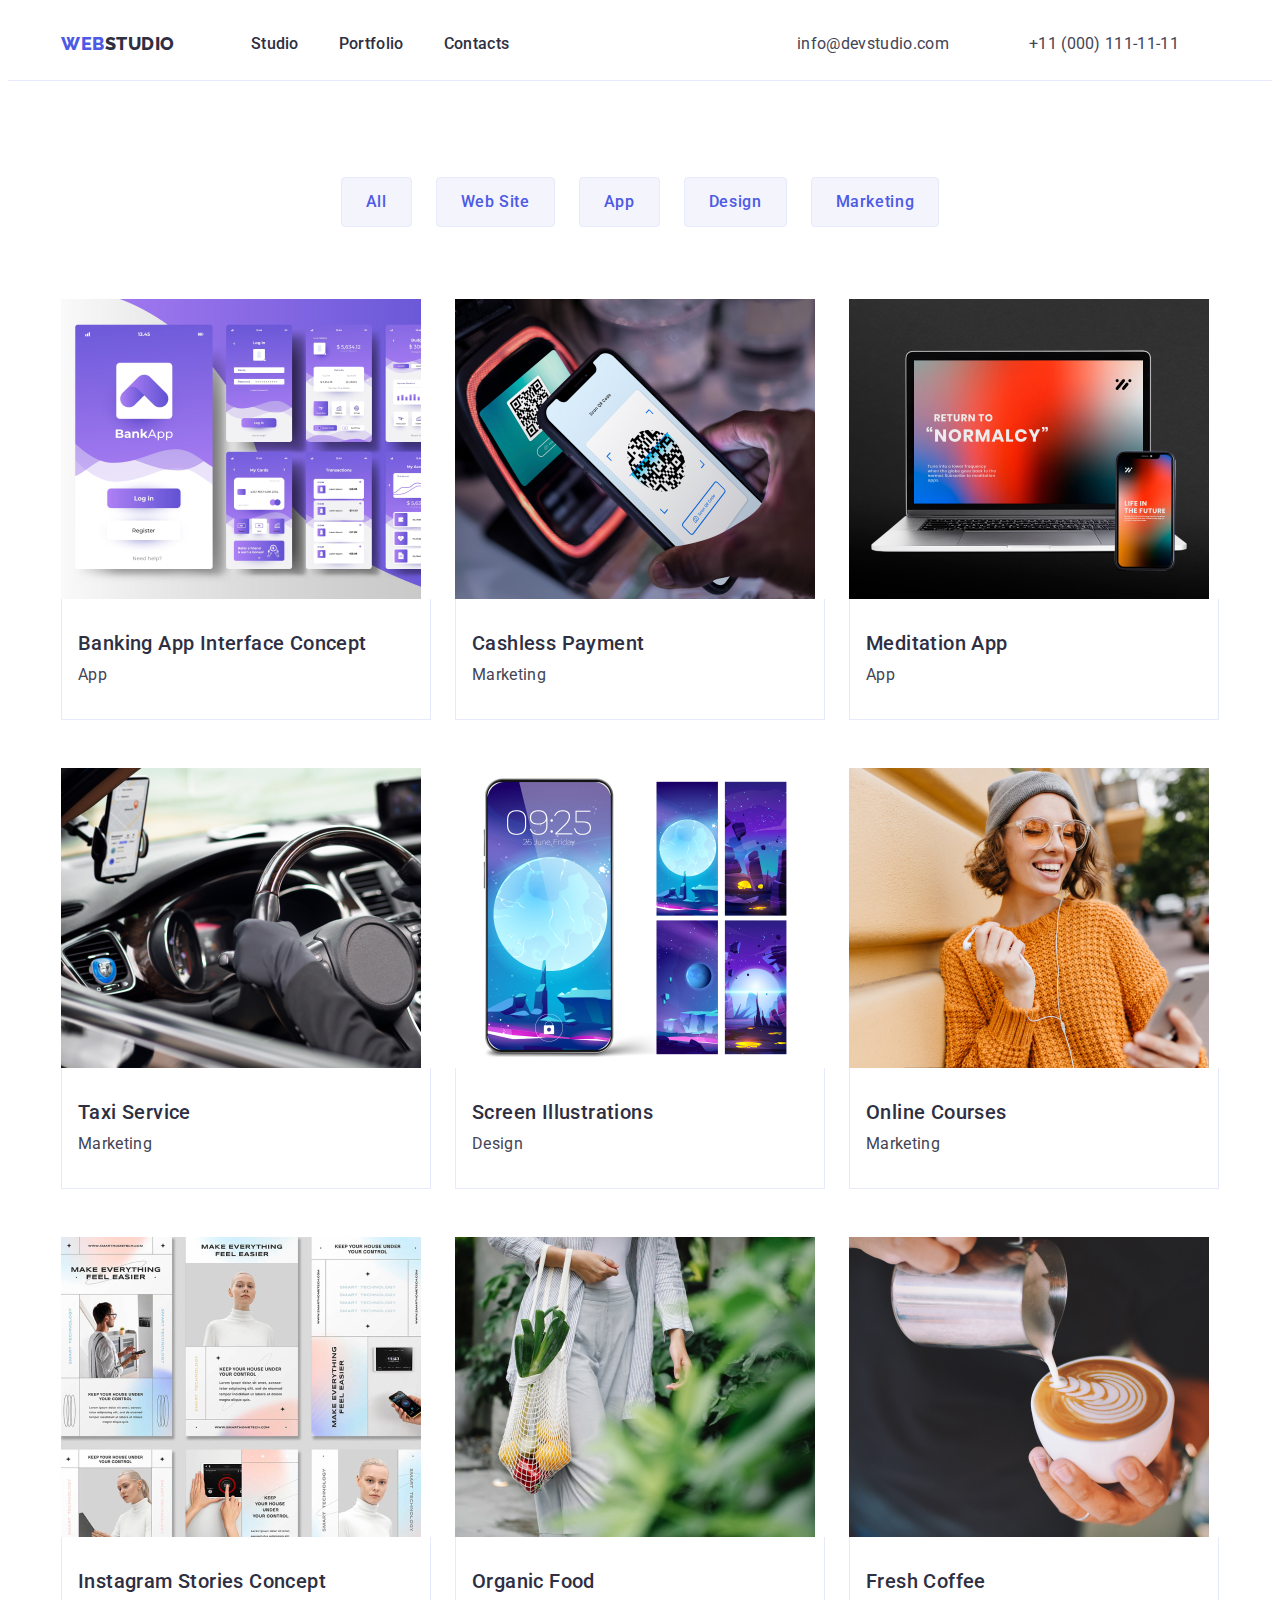
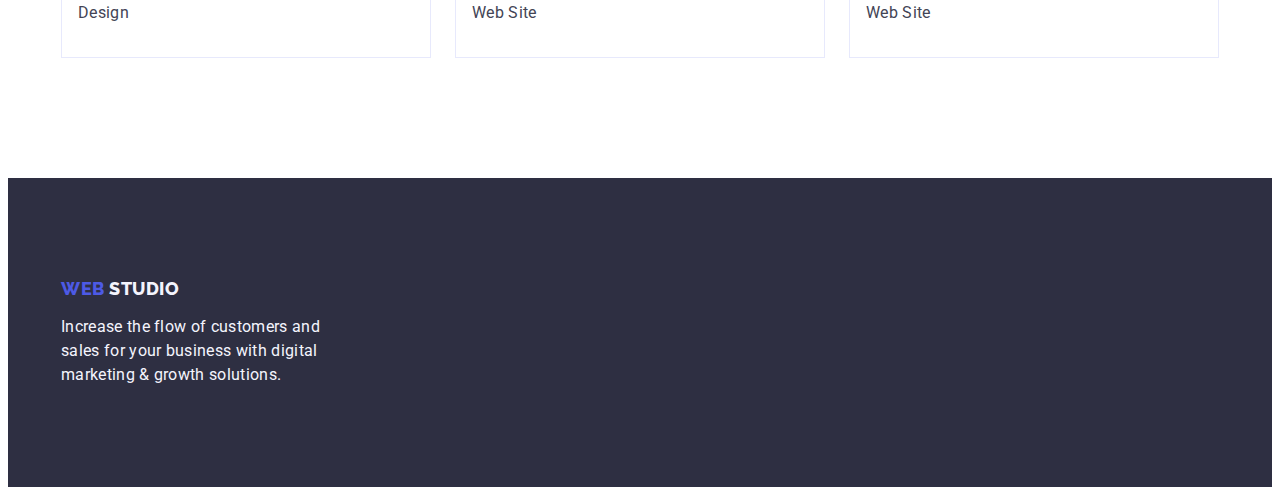
==== commit a0d11f78: "web studio next" ====
--- a/portfolio.html
+++ b/portfolio.html
@@ -20,11 +20,11 @@
 
 <body>
     <header class="header">
-        <div class="container header-div">
+        <div class="header-div container">
             <nav class="web-studio">
-               
-                <a class="link nav-logo" href="./index.html">
-                    WEB<span class="web-studio-nav">Studio</span></a>
+                <!-- Top Line  -->
+                <a class="link nav-logo-header" href="./index.html">
+                    Web<span class="web-studio-nav">Studio</span></a>
 
 
 
--- a/css/style.css
+++ b/css/style.css
@@ -71,11 +71,23 @@
   letter-spacing: 0.03em;
   text-transform: uppercase;
   color: var(--color-1);
+
+  display: inline-block;
+  
+  margin-bottom: 16px;
+}
+.nav-logo-header {
+  font-family: "Raleway", sans-serif;
+  font-weight: 800;
+  font-size: 18px;
+  line-height: 1.17;
+  letter-spacing: 0.03em;
+  text-transform: uppercase;
+  color: var(--color-1);
   margin-right: 76px;
   display: inline-block;
-  margin-bottom: 16px;
-}
-
+  
+}
 
 
 
@@ -113,7 +125,8 @@
   color: var(--color-2);
   padding-top: 24px;
   padding-bottom: 24px;
-  margin-right: 40px;
+  
+  display: block;
 }
 
 .nav-studio:hover,
@@ -128,6 +141,9 @@
   font-style: normal;
   font-weight: 400;
   letter-spacing: 0.32px;
+  margin-left: auto;
+  margin-bottom: 24px;
+  margin-top: 24px;
 }
 
 .address-info {
@@ -135,15 +151,15 @@
   line-height: 1.5;
   letter-spacing: 0.02em;
   color: var(--color-6);
+  margin-right: 40px;
+  
 }
 
 .address-lnfo-list {
   display: flex;
   gap: 40px;
 }
-.address-info {
-  margin-right: 40px;
-}
+
 
 .address-info:hover,
 .address-info:focus {
@@ -249,6 +265,8 @@
   background-color: var(--color-2);
   padding-top: 188px;
   padding-bottom: 188px;
+  
+  
 }
 
 .section-one-h {
@@ -258,7 +276,18 @@
   letter-spacing: 0.02em;
   color: var(--color-4);
   max-width: 496px;
-}
+  display: block;
+    margin-left: auto;
+    margin-right: auto;
+    margin-bottom: 48px;
+ 
+}
+
+
+
+
+
+
 
 .button-section-one {
   background-color: var(--color-1);
@@ -275,7 +304,12 @@
   border: none;
   background-color: #4d5ae5;
   border-radius: 4px;
-  cursor: pointer;
+  
+  margin-left: auto;
+  margin-right: auto;
+  
+  
+  
 }
 
 .button-section-one:hover,
@@ -290,7 +324,7 @@
   letter-spacing: 0.02em;
   color: var(--color-2);
   margin-bottom: 8px;
-  text-align: center;
+ 
 }
 
 .list-section-two {
@@ -300,8 +334,8 @@
 .section-blok-two {
   padding-top: 120px;
   padding-bottom: 120px;
-  display: flex;
-  margin-right: 24px;
+  
+ 
 }
 
 .list-section-two-p {
@@ -309,7 +343,7 @@
   line-height: 1.5;
   letter-spacing: 0.02em;
   color: var(--color-6);
-  text-align: center;
+  
 }
 
 .section-three-h {
@@ -356,6 +390,7 @@
 .list-section-four-tram {
   display: flex;
   gap: 24px;
+  text-align: center;
 }
 .list-section-four {
   background-color: var(--color-4);
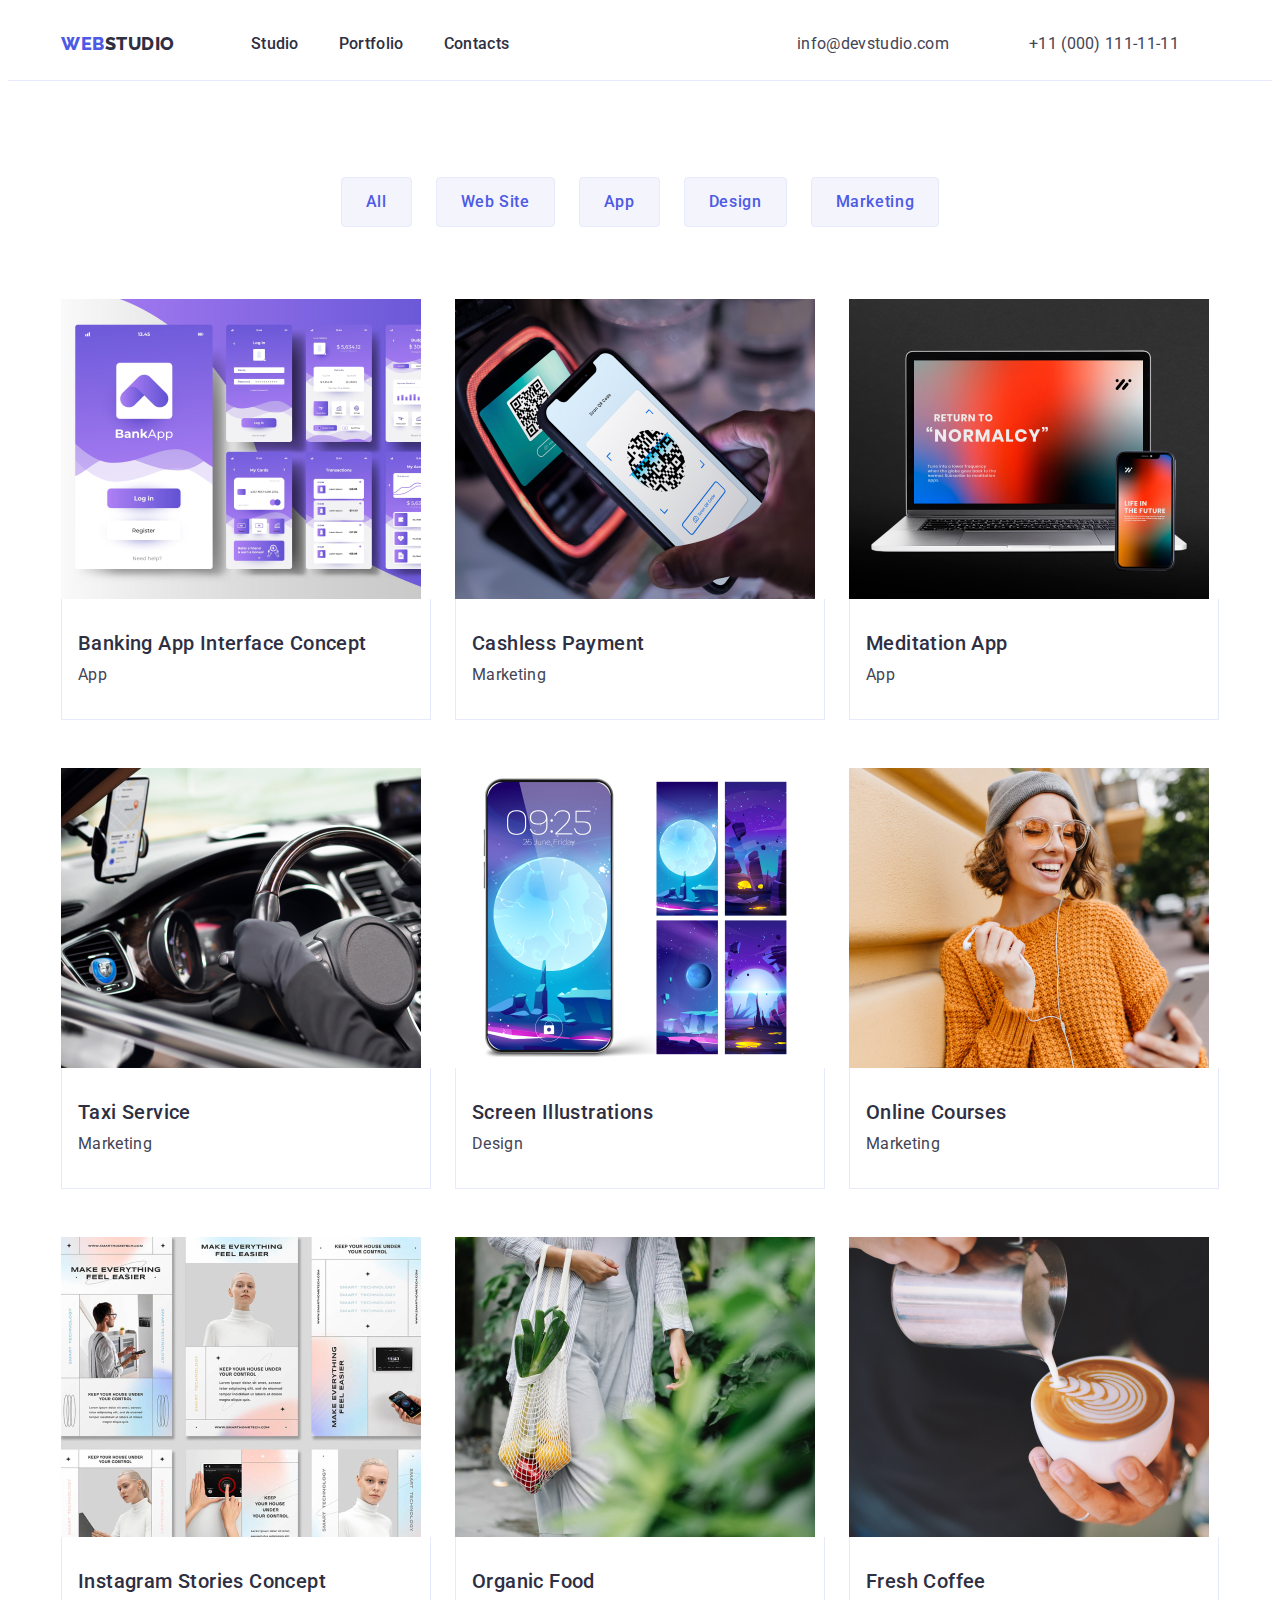
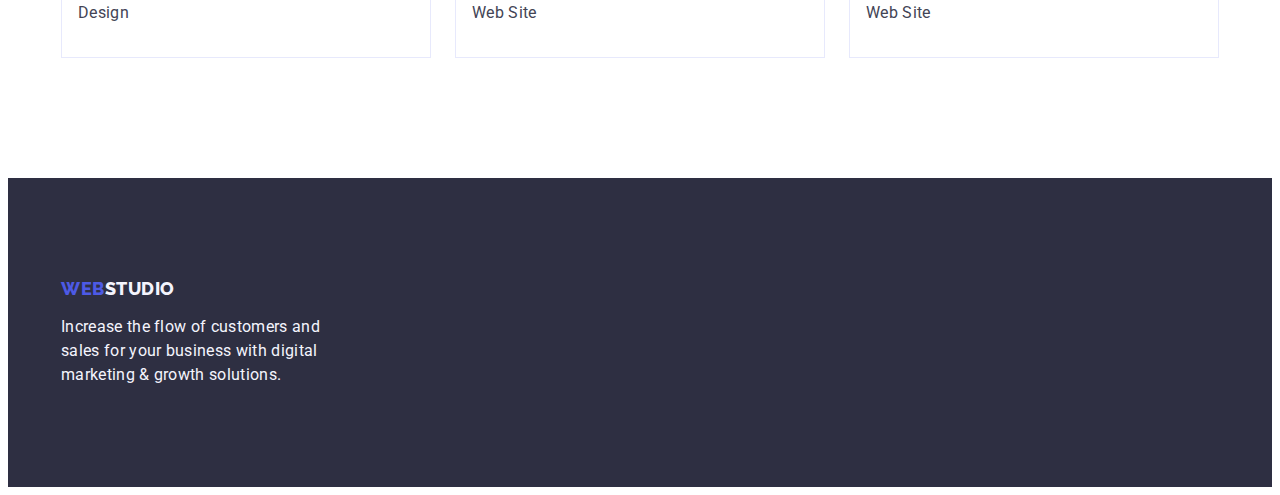
==== commit 9c3b08af: "good end" ====
--- a/portfolio.html
+++ b/portfolio.html
@@ -213,11 +213,7 @@
     <!--Footer-->
     <footer class="footer">
         <div class="container">
-            <a class="link nav-logo" href="./index.html">
-                WEB
-                <span class="web-studio-nav color-logo-header">
-                    Studio
-                </span></a>
+            <a class="link nav-logo mar" href="./index.html">WEB<span class="web-studio-nav color-logo-header">Studio</span></a>
             <p class="footer-poragrof">
                 Increase the flow of customers and sales for your business with digital
                 marketing & growth solutions.
--- a/css/style.css
+++ b/css/style.css
@@ -248,6 +248,7 @@
   background-color: var(--color-2);
   padding-top: 100px;
   padding-bottom: 100px;
+  
 }
 
 .color-logo-header {
